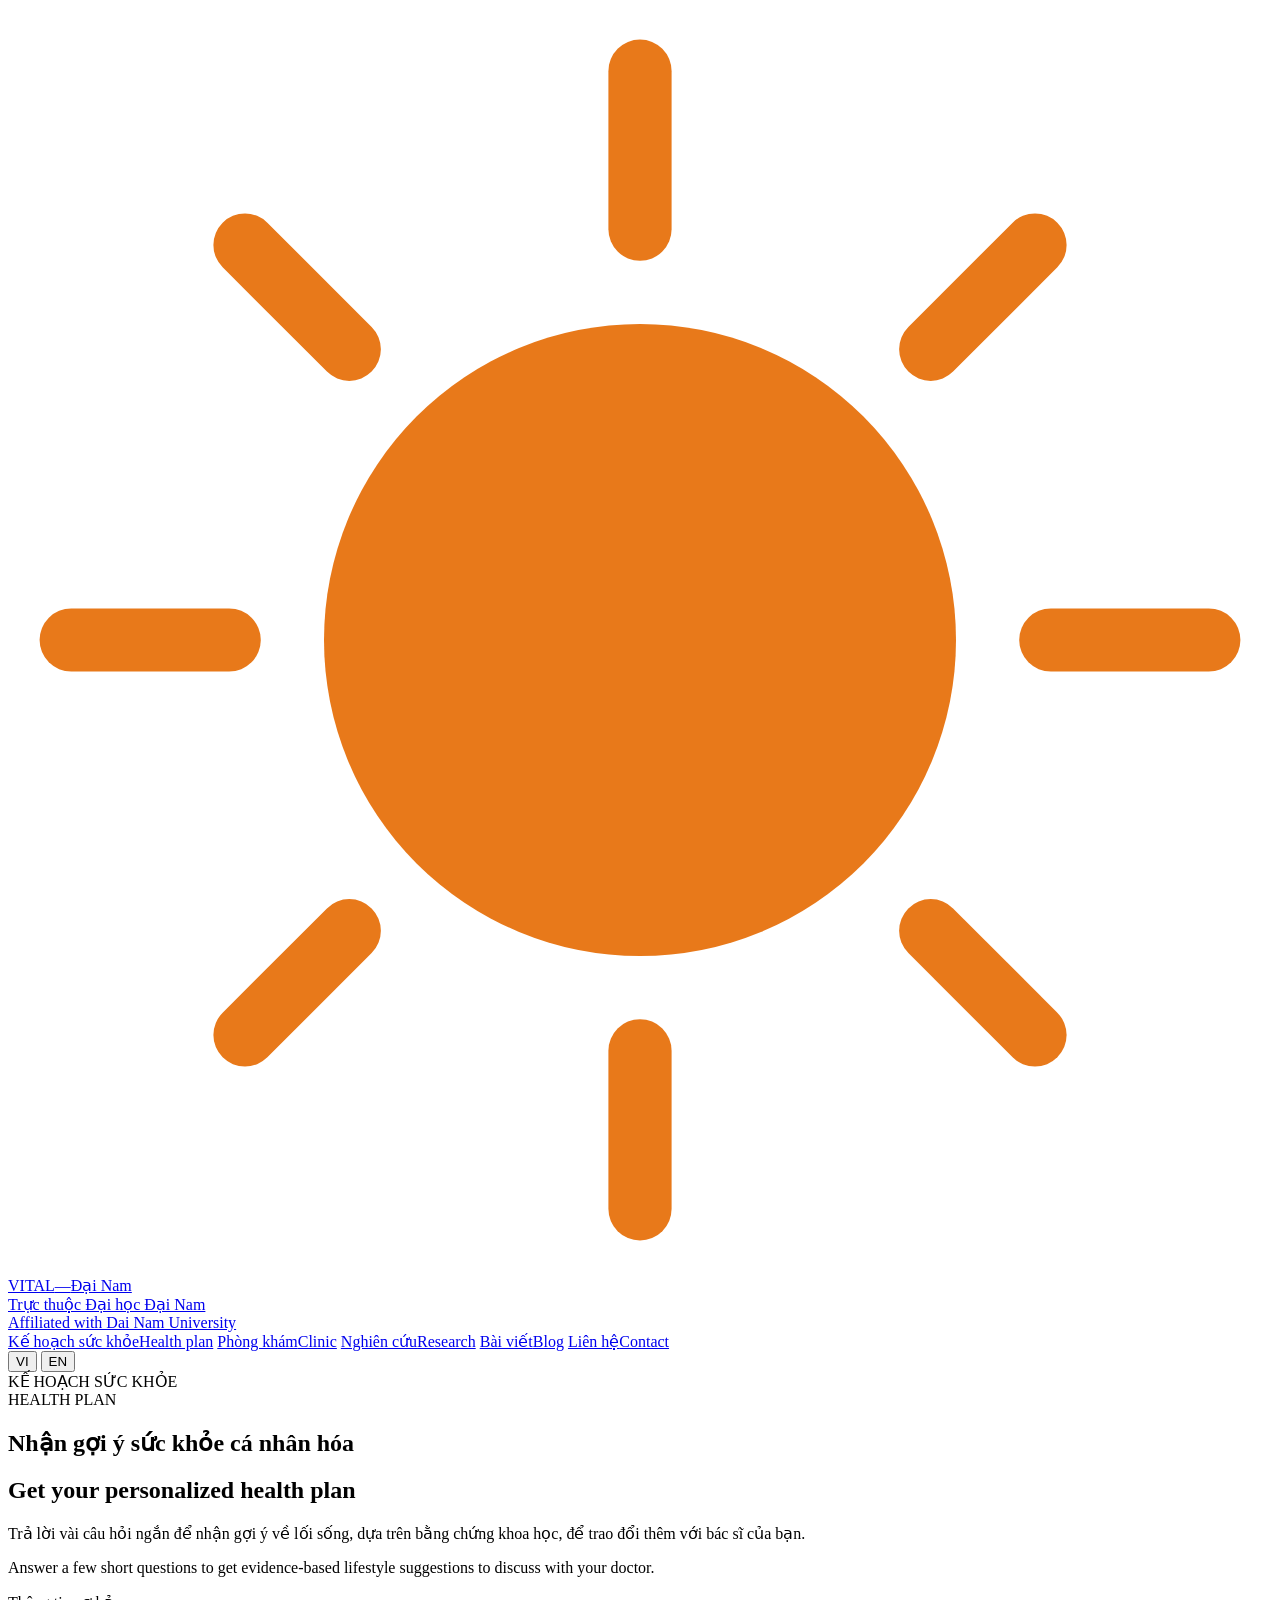
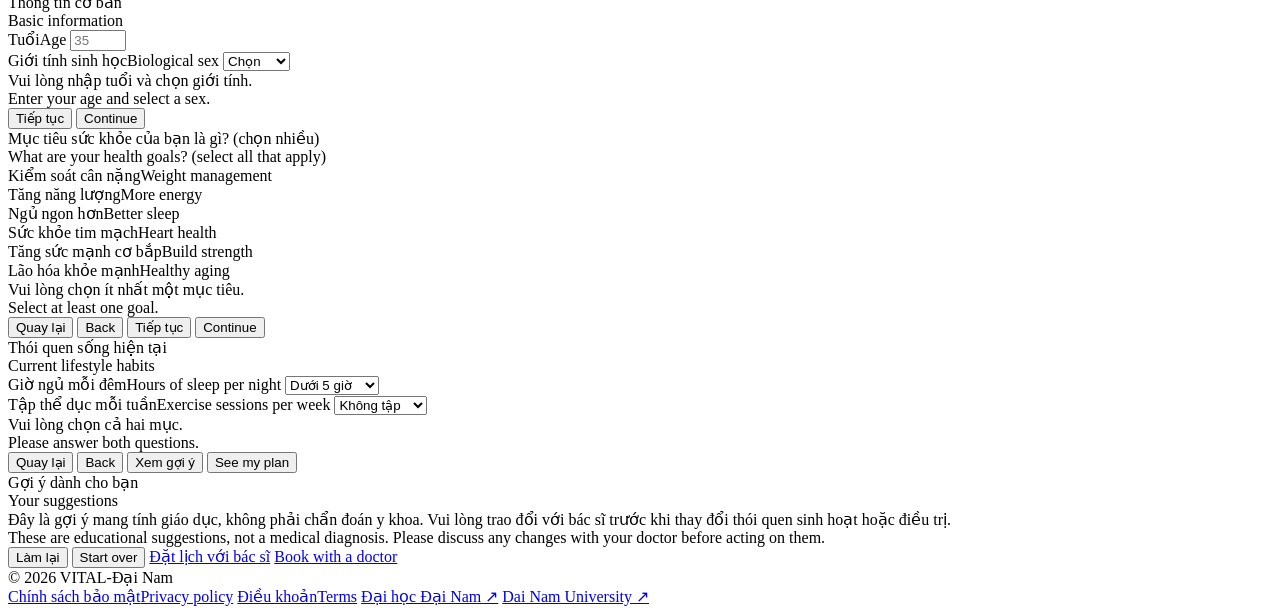
==== assessment.html @ c0a0909a "Add files via upload" ====
<!DOCTYPE html>
<html lang="vi">
<head>
<meta charset="UTF-8">
<meta name="viewport" content="width=device-width, initial-scale=1.0">
<title>Kế hoạch sức khỏe | VITAL-Đại Nam</title>
<link rel="preconnect" href="https://fonts.googleapis.com">
<link href="https://fonts.googleapis.com/css2?family=Source+Serif+4:ital,wght@0,400;0,500;0,600;1,400&family=Inter:wght@400;500;600&display=swap" rel="stylesheet">
<link rel="stylesheet" href="shared.css">
</head>
<body>

<header>
  <div class="wrap header-inner">
    <a href="index.html" class="logo-block">
      <svg class="logo-mark" viewBox="0 0 40 40" fill="none">
        <circle cx="20" cy="20" r="10" fill="#E8791A"/>
        <g stroke="#E8791A" stroke-width="2" stroke-linecap="round">
          <line x1="20" y1="2" x2="20" y2="7"/>
          <line x1="20" y1="33" x2="20" y2="38"/>
          <line x1="2" y1="20" x2="7" y2="20"/>
          <line x1="33" y1="20" x2="38" y2="20"/>
          <line x1="7.5" y1="7.5" x2="10.8" y2="10.8"/>
          <line x1="29.2" y1="29.2" x2="32.5" y2="32.5"/>
          <line x1="32.5" y1="7.5" x2="29.2" y2="10.8"/>
          <line x1="10.8" y1="29.2" x2="7.5" y2="32.5"/>
        </g>
      </svg>
      <div>
        <div class="logo">VITAL<span>—</span>Đại Nam</div>
        <div class="logo-sub" data-vi>Trực thuộc Đại học Đại Nam</div>
        <div class="logo-sub" data-en>Affiliated with Dai Nam University</div>
      </div>
    </a>
    <nav>
      <a href="assessment.html" class="nav-vi active" data-vi>Kế hoạch sức khỏe</a><a href="assessment.html" class="nav-en active" data-en>Health plan</a>
      <a href="clinic.html" class="nav-vi" data-vi>Phòng khám</a><a href="clinic.html" class="nav-en" data-en>Clinic</a>
      <a href="research.html" class="nav-vi" data-vi>Nghiên cứu</a><a href="research.html" class="nav-en" data-en>Research</a>
      <a href="blog.html" class="nav-vi" data-vi>Bài viết</a><a href="blog.html" class="nav-en" data-en>Blog</a>
      <a href="contact.html" class="nav-vi" data-vi>Liên hệ</a><a href="contact.html" class="nav-en" data-en>Contact</a>
    </nav>
    <div class="lang-toggle">
      <button id="btn-vi" class="active" onclick="setLang('vi')">VI</button>
      <button id="btn-en" onclick="setLang('en')">EN</button>
    </div>
  </div>
</header>

<section class="page-hero">
  <div class="wrap">
    <div class="eyebrow" data-vi>KẾ HOẠCH SỨC KHỎE</div>
    <div class="eyebrow" data-en>HEALTH PLAN</div>
    <h1 data-vi>Nhận gợi ý sức khỏe cá nhân hóa</h1>
    <h1 data-en>Get your personalized health plan</h1>
    <p class="lead" data-vi>Trả lời vài câu hỏi ngắn để nhận gợi ý về lối sống, dựa trên bằng chứng khoa học, để trao đổi thêm với bác sĩ của bạn.</p>
    <p class="lead" data-en>Answer a few short questions to get evidence-based lifestyle suggestions to discuss with your doctor.</p>
  </div>
</section>

<section id="assessment" class="assess">
  <div class="wrap">
    <div class="assess-card">
      <div class="progress-track"><div class="progress-fill" id="progress-fill"></div></div>

      <div class="step active" data-step="1">
        <div class="q-label" data-vi>Thông tin cơ bản</div>
        <div class="q-label" data-en>Basic information</div>
        <div class="row-2">
          <div class="field-sm">
            <label data-vi>Tuổi</label><label data-en>Age</label>
            <input type="number" id="q-age" min="18" max="100" placeholder="35">
          </div>
          <div class="field-sm">
            <label data-vi>Giới tính sinh học</label><label data-en>Biological sex</label>
            <select id="q-sex">
              <option value="" data-vi>Chọn</option><option value="" data-en>Select</option>
              <option value="female" data-vi>Nữ</option><option value="female" data-en>Female</option>
              <option value="male" data-vi>Nam</option><option value="male" data-en>Male</option>
            </select>
          </div>
        </div>
        <div class="assess-error" id="err-1" data-vi>Vui lòng nhập tuổi và chọn giới tính.</div>
        <div class="assess-error" id="err-1-en" data-en>Enter your age and select a sex.</div>
        <div class="step-nav">
          <span></span>
          <button type="button" class="btn btn-primary" onclick="nextStep(1)" data-vi>Tiếp tục</button>
          <button type="button" class="btn btn-primary" onclick="nextStep(1)" data-en>Continue</button>
        </div>
      </div>

      <div class="step" data-step="2">
        <div class="q-label" data-vi>Mục tiêu sức khỏe của bạn là gì? (chọn nhiều)</div>
        <div class="q-label" data-en>What are your health goals? (select all that apply)</div>
        <div class="chip-group" id="goal-chips">
          <div class="chip" data-value="weight"><span data-vi>Kiểm soát cân nặng</span><span data-en>Weight management</span></div>
          <div class="chip" data-value="energy"><span data-vi>Tăng năng lượng</span><span data-en>More energy</span></div>
          <div class="chip" data-value="sleep"><span data-vi>Ngủ ngon hơn</span><span data-en>Better sleep</span></div>
          <div class="chip" data-value="heart"><span data-vi>Sức khỏe tim mạch</span><span data-en>Heart health</span></div>
          <div class="chip" data-value="strength"><span data-vi>Tăng sức mạnh cơ bắp</span><span data-en>Build strength</span></div>
          <div class="chip" data-value="longevity"><span data-vi>Lão hóa khỏe mạnh</span><span data-en>Healthy aging</span></div>
        </div>
        <div class="assess-error" id="err-2" data-vi>Vui lòng chọn ít nhất một mục tiêu.</div>
        <div class="assess-error" id="err-2-en" data-en>Select at least one goal.</div>
        <div class="step-nav">
          <button type="button" class="btn-link" onclick="prevStep(2)" data-vi>Quay lại</button>
          <button type="button" class="btn-link" onclick="prevStep(2)" data-en>Back</button>
          <button type="button" class="btn btn-primary" onclick="nextStep(2)" data-vi>Tiếp tục</button>
          <button type="button" class="btn btn-primary" onclick="nextStep(2)" data-en>Continue</button>
        </div>
      </div>

      <div class="step" data-step="3">
        <div class="q-label" data-vi>Thói quen sống hiện tại</div>
        <div class="q-label" data-en>Current lifestyle habits</div>
        <div class="row-2">
          <div class="field-sm">
            <label data-vi>Giờ ngủ mỗi đêm</label><label data-en>Hours of sleep per night</label>
            <select id="q-sleep">
              <option value="lt5" data-vi>Dưới 5 giờ</option><option value="lt5" data-en>Less than 5</option>
              <option value="5to7" data-vi>5–7 giờ</option><option value="5to7" data-en>5–7 hours</option>
              <option value="7to9" data-vi>7–9 giờ</option><option value="7to9" data-en>7–9 hours</option>
              <option value="gt9" data-vi>Trên 9 giờ</option><option value="gt9" data-en>More than 9</option>
            </select>
          </div>
          <div class="field-sm">
            <label data-vi>Tập thể dục mỗi tuần</label><label data-en>Exercise sessions per week</label>
            <select id="q-exercise">
              <option value="0" data-vi>Không tập</option><option value="0" data-en>None</option>
              <option value="1to2" data-vi>1–2 lần</option><option value="1to2" data-en>1–2 times</option>
              <option value="3to4" data-vi>3–4 lần</option><option value="3to4" data-en>3–4 times</option>
              <option value="5plus" data-vi>5 lần trở lên</option><option value="5plus" data-en>5 or more</option>
            </select>
          </div>
        </div>
        <div class="assess-error" id="err-3" data-vi>Vui lòng chọn cả hai mục.</div>
        <div class="assess-error" id="err-3-en" data-en>Please answer both questions.</div>
        <div class="step-nav">
          <button type="button" class="btn-link" onclick="prevStep(3)" data-vi>Quay lại</button>
          <button type="button" class="btn-link" onclick="prevStep(3)" data-en>Back</button>
          <button type="button" class="btn btn-primary" onclick="showResults()" data-vi>Xem gợi ý</button>
          <button type="button" class="btn btn-primary" onclick="showResults()" data-en>See my plan</button>
        </div>
      </div>

      <div class="step" data-step="4">
        <div class="q-label" data-vi>Gợi ý dành cho bạn</div>
        <div class="q-label" data-en>Your suggestions</div>
        <div class="results-list" id="results-list"></div>
        <div class="assess-disclaimer" data-vi>Đây là gợi ý mang tính giáo dục, không phải chẩn đoán y khoa. Vui lòng trao đổi với bác sĩ trước khi thay đổi thói quen sinh hoạt hoặc điều trị.</div>
        <div class="assess-disclaimer" data-en>These are educational suggestions, not a medical diagnosis. Please discuss any changes with your doctor before acting on them.</div>
        <div class="step-nav">
          <button type="button" class="btn-link" onclick="restartAssessment()" data-vi>Làm lại</button>
          <button type="button" class="btn-link" onclick="restartAssessment()" data-en>Start over</button>
          <a href="contact.html" class="btn btn-primary" data-vi>Đặt lịch với bác sĩ</a>
          <a href="contact.html" class="btn btn-primary" data-en>Book with a doctor</a>
        </div>
      </div>
    </div>
  </div>
</section>

<footer>
  <div class="wrap footer-inner">
    <div>© 2026 VITAL-Đại Nam</div>
    <div class="footer-links">
      <a href="#" data-vi>Chính sách bảo mật</a><a href="#" data-en>Privacy policy</a>
      <a href="#" data-vi>Điều khoản</a><a href="#" data-en>Terms</a>
      <a href="https://dainam.edu.vn/vi" target="_blank" data-vi>Đại học Đại Nam ↗</a>
      <a href="https://dainam.edu.vn/en" target="_blank" data-en>Dai Nam University ↗</a>
    </div>
  </div>
</footer>

<script src="shared.js"></script>
<script src="assessment.js"></script>
</body>
</html>
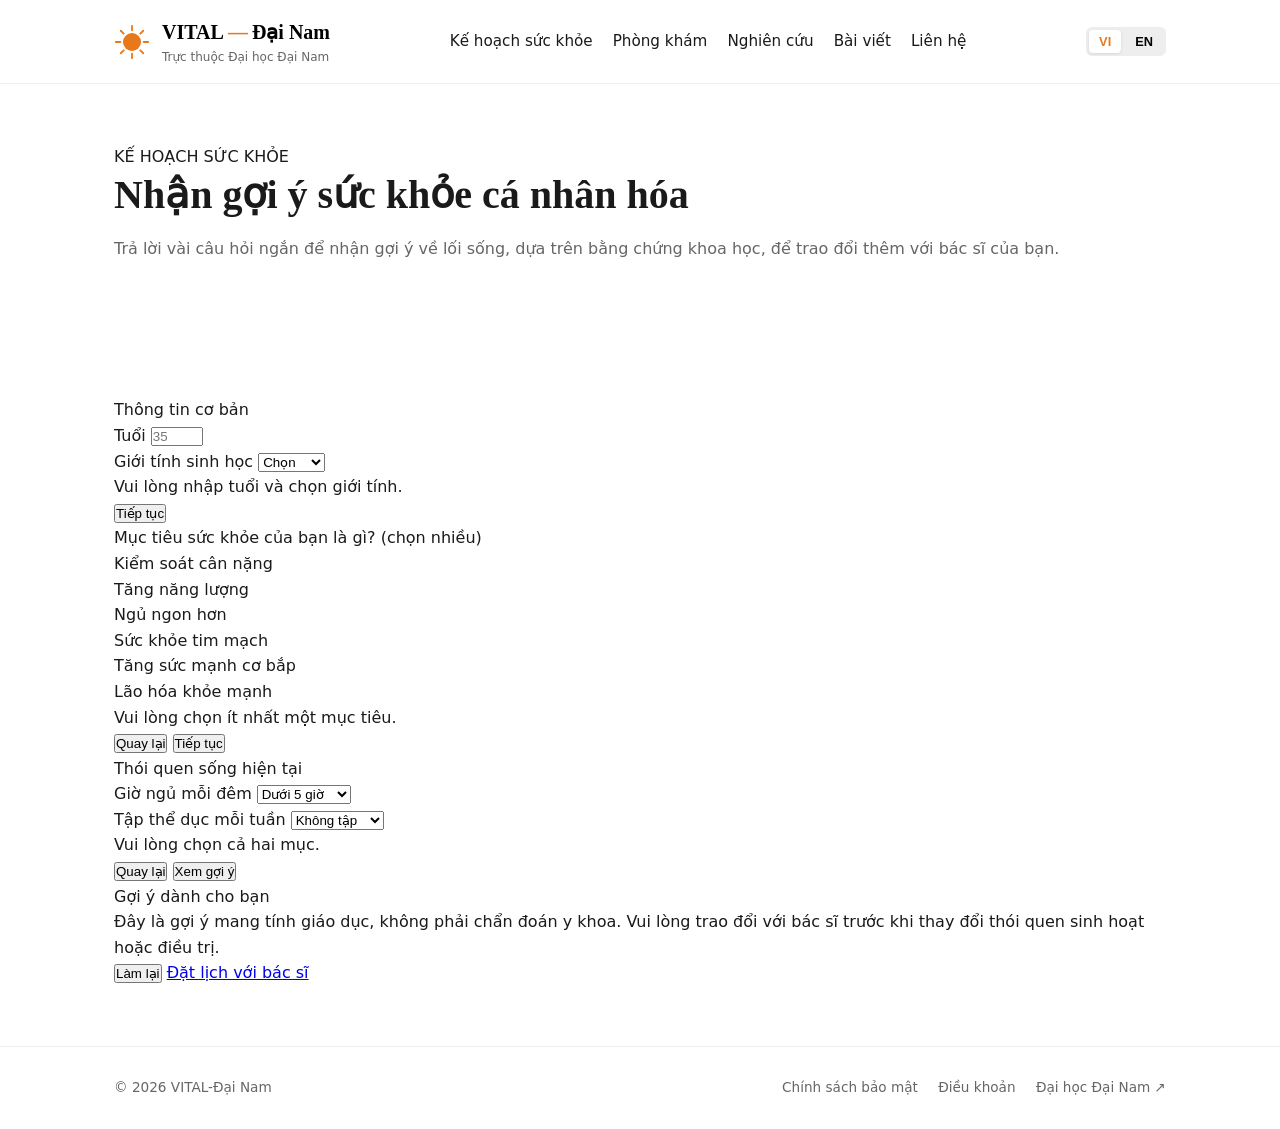
==== commit e1f8fe83: "Add script.js to assessment.html" ====
--- a/assessment.html
+++ b/assessment.html
@@ -173,5 +173,6 @@
 
 <script src="shared.js"></script>
 <script src="assessment.js"></script>
+<script src="script.js"></script>
 </body>
 </html>
--- a/shared.css
+++ b/shared.css
@@ -0,0 +1,44 @@
+:root {
+  --primary: #E8791A;
+  --text-dark: #1a1a1a;
+  --text-muted: #666666;
+  --bg-light: #f9f9f9;
+  --font-serif: 'Source Serif 4', Georgia, serif;
+  --font-sans: 'Inter', system-ui, sans-serif;
+}
+
+* { box-sizing: border-box; margin: 0; padding: 0; }
+body { font-family: var(--font-sans); color: var(--text-dark); line-height: 1.6; background: #fff; }
+
+.wrap { max-width: 1100px; margin: 0 auto; padding: 0 24px; }
+
+header { border-bottom: 1px solid #eee; padding: 16px 0; background: #fff; position: sticky; top: 0; z-index: 100; }
+.header-inner { display: flex; align-items: center; justify-content: space-between; gap: 20px; }
+.logo-block { display: flex; align-items: center; gap: 12px; text-decoration: none; color: inherit; }
+.logo-mark { width: 36px; height: 36px; flex-shrink: 0; }
+.logo { font-family: var(--font-serif); font-weight: 600; font-size: 1.25rem; color: #000; }
+.logo span { color: var(--primary); margin: 0 4px; }
+.logo-sub { font-size: 0.75rem; color: var(--text-muted); }
+
+nav { display: flex; gap: 20px; align-items: center; }
+nav a { text-decoration: none; color: var(--text-dark); font-size: 0.95rem; font-weight: 500; }
+nav a:hover { color: var(--primary); }
+
+.lang-toggle { display: flex; gap: 4px; background: #eee; padding: 3px; border-radius: 6px; }
+.lang-toggle button { border: none; background: transparent; padding: 4px 10px; font-size: 0.8rem; font-weight: 600; cursor: pointer; border-radius: 4px; }
+.lang-toggle button.active { background: #fff; color: var(--primary); box-shadow: 0 1px 3px rgba(0,0,0,0.1); }
+
+/* Language Hiding Rules */
+html[lang="vi"] [data-en], html[lang="vi"] .nav-en { display: none !important; }
+html[lang="en"] [data-vi], html[lang="en"] .nav-vi { display: none !important; }
+
+section { padding: 60px 0; }
+h1, h2, h3 { font-family: var(--font-serif); margin-bottom: 16px; line-height: 1.25; }
+h1 { font-size: 2.5rem; }
+h2 { font-size: 2rem; }
+p { margin-bottom: 16px; color: var(--text-muted); }
+
+footer { border-top: 1px solid #eee; padding: 30px 0; font-size: 0.85rem; color: var(--text-muted); }
+footer .wrap { display: flex; justify-content: space-between; align-items: center; }
+footer a { color: var(--text-muted); text-decoration: none; margin-left: 16px; }
+footer a:hover { color: var(--primary); }
